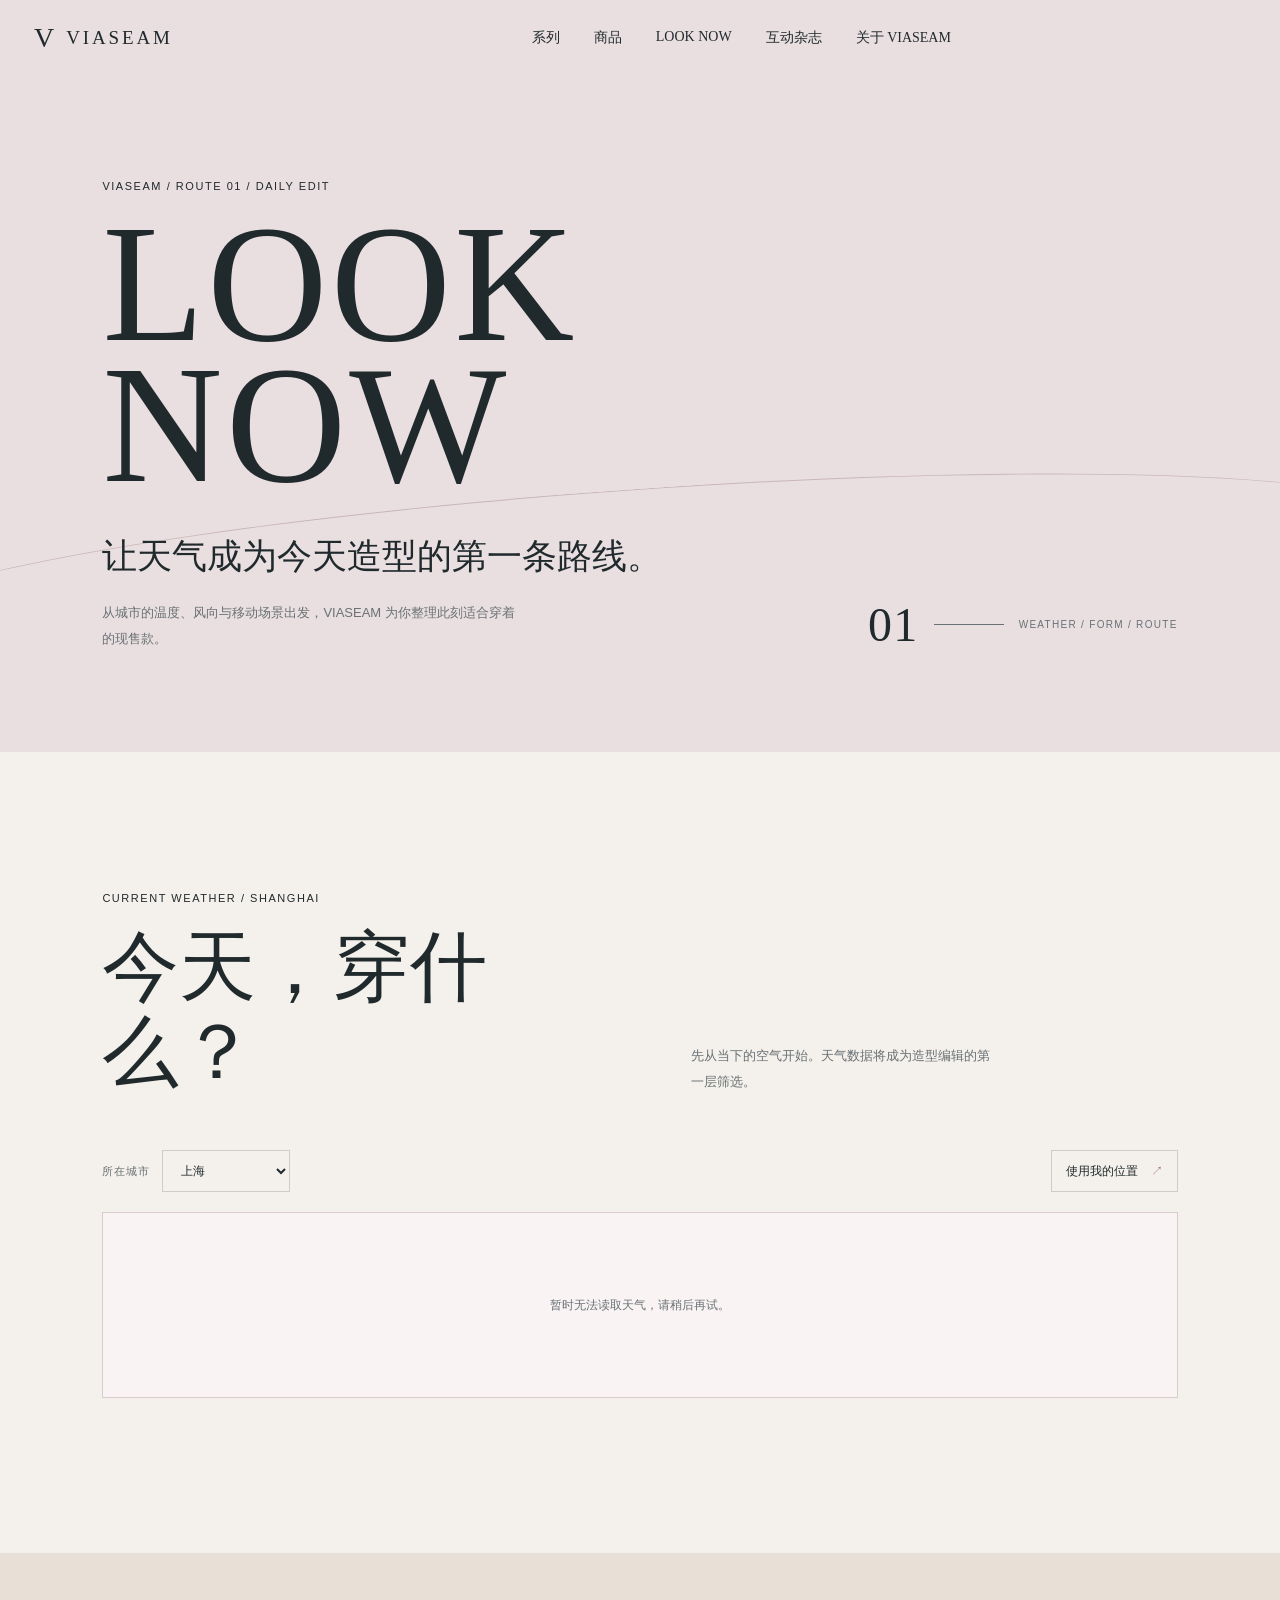
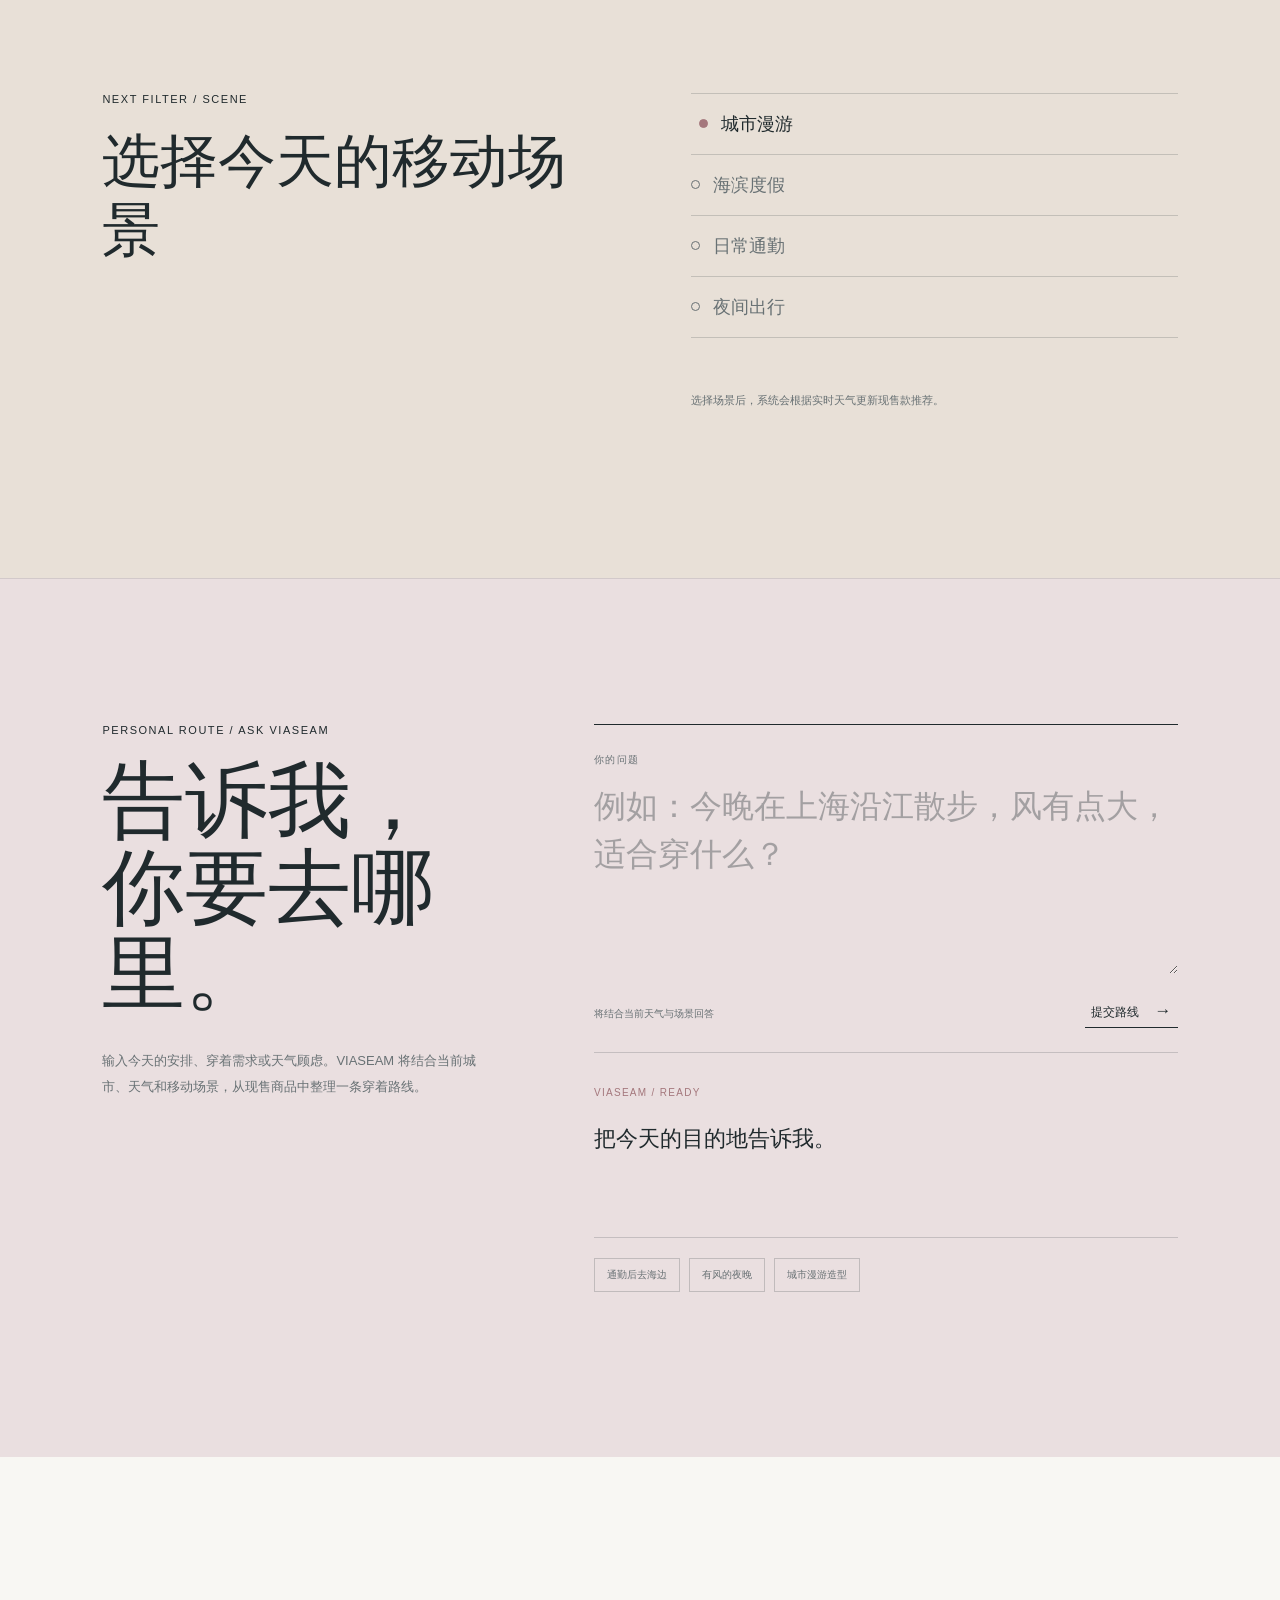
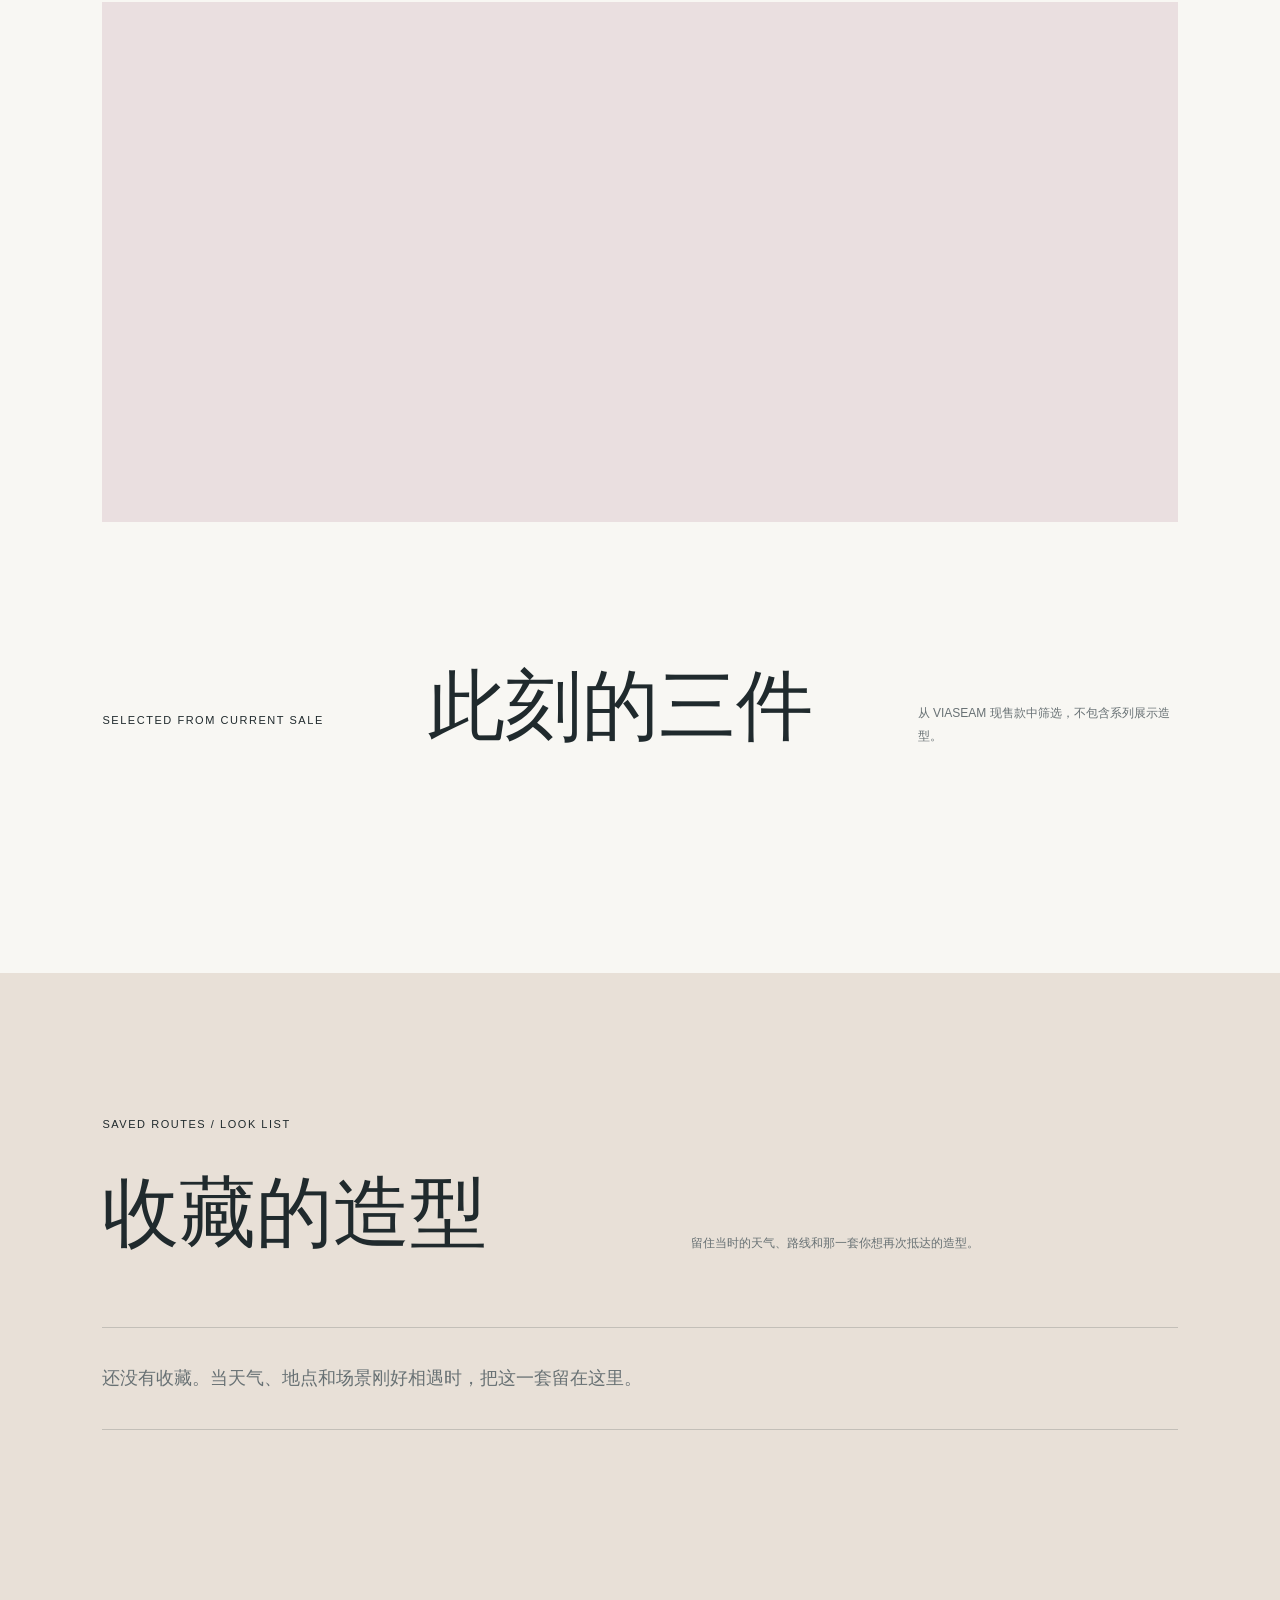
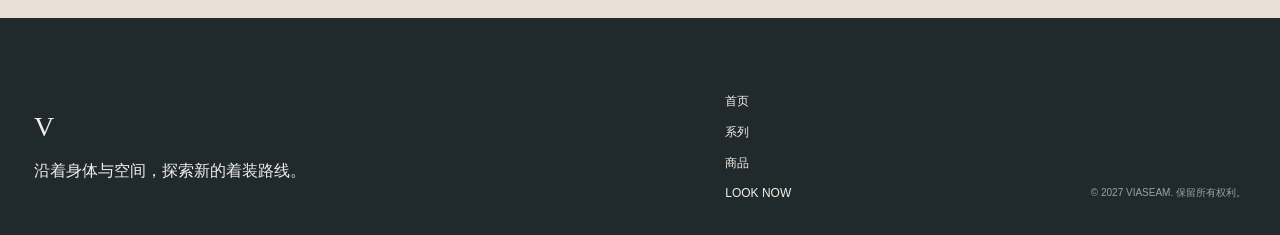
==== look-now.html @ 78b6f23f "Add LOOK NOW and ASK VIASEAM" ====
<!doctype html>
<html lang="zh-CN">
  <head>
    <meta charset="UTF-8" />
    <meta name="viewport" content="width=device-width, initial-scale=1.0" />
    <meta name="description" content="VIASEAM LOOK NOW 当日天气造型编辑" />
    <title>LOOK NOW / VIASEAM</title>
    <link rel="stylesheet" href="styles.css" />
  </head>
  <body class="look-now-page">
    <header class="site-header" data-header>
      <a class="brand-lockup" href="index.html#top" aria-label="返回 VIASEAM 首页">
        <span class="brand-mark">V</span>
        <span class="brand-name">VIASEAM</span>
      </a>
      <nav class="desktop-nav" aria-label="主导航">
        <a href="series.html">系列</a>
        <a href="shop.html">商品</a>
        <a href="look-now.html" aria-current="page">LOOK NOW</a>
        <a href="https://fannnqie.github.io/viaseam-magazine/" target="_blank" rel="noopener">互动杂志</a>
        <a href="about.html">关于 VIASEAM</a>
      </nav>
      <div class="header-actions">
        <button class="menu-toggle" type="button" data-menu-toggle aria-label="打开菜单" aria-expanded="false">菜单</button>
      </div>
    </header>

    <aside class="mobile-menu" data-mobile-menu aria-hidden="true">
      <button class="menu-close" type="button" data-menu-close>关闭</button>
      <nav aria-label="移动端导航">
        <a href="index.html#top">首页</a>
        <a href="series.html">系列</a>
        <a href="shop.html">商品</a>
        <a href="look-now.html" aria-current="page">LOOK NOW</a>
        <a href="https://fannnqie.github.io/viaseam-magazine/" target="_blank" rel="noopener">互动杂志</a>
        <a href="about.html">关于 VIASEAM</a>
      </nav>
    </aside>

    <main>
      <section class="look-now-masthead">
        <div class="look-now-masthead-copy reveal">
          <p class="eyebrow">VIASEAM / ROUTE 01 / DAILY EDIT</p>
          <h1>LOOK NOW</h1>
          <p class="look-now-lead">让天气成为今天造型的第一条路线。</p>
          <p class="look-now-subcopy">从城市的温度、风向与移动场景出发，VIASEAM 为你整理此刻适合穿着的现售款。</p>
        </div>
        <div class="look-now-masthead-index reveal">
          <span>01</span>
          <i></i>
          <span>WEATHER / FORM / ROUTE</span>
        </div>
      </section>

      <section class="look-now-weather-section">
        <div class="look-now-weather-heading reveal">
          <p class="eyebrow">CURRENT WEATHER / SHANGHAI</p>
          <h2>今天，穿什么？</h2>
          <p>先从当下的空气开始。天气数据将成为造型编辑的第一层筛选。</p>
        </div>
        <div class="look-now-location-controls reveal" aria-label="选择天气地点">
          <label for="lookNowCity">所在城市</label>
          <select id="lookNowCity">
            <option value="101020100|上海">上海</option>
            <option value="101010100|北京">北京</option>
            <option value="101280101|广州">广州</option>
            <option value="101280601|深圳">深圳</option>
            <option value="101210101|杭州">杭州</option>
            <option value="101190401|苏州">苏州</option>
            <option value="101190101|南京">南京</option>
            <option value="101230201|厦门">厦门</option>
          </select>
          <button type="button" id="lookNowLocate">使用我的位置 <span>↗</span></button>
        </div>
        <div class="look-now-panel reveal" id="lookNowPanel" aria-live="polite">
          <p class="look-now-status">正在读取上海天气……</p>
        </div>
      </section>

      <section class="look-now-route-section reveal">
        <div>
          <p class="eyebrow">NEXT FILTER / SCENE</p>
          <h2>选择今天的移动场景</h2>
        </div>
        <div class="look-now-scene-list" role="list" aria-label="选择穿着场景">
          <button type="button" class="is-active" data-look-now-scene="城市漫游">城市漫游</button>
          <button type="button" data-look-now-scene="海滨度假">海滨度假</button>
          <button type="button" data-look-now-scene="日常通勤">日常通勤</button>
          <button type="button" data-look-now-scene="夜间出行">夜间出行</button>
        </div>
        <p class="look-now-coming">选择场景后，系统会根据实时天气更新现售款推荐。</p>
      </section>

      <section class="ask-viaseam-section" id="askViaseam">
        <div class="ask-viaseam-heading reveal">
          <p class="eyebrow">PERSONAL ROUTE / ASK VIASEAM</p>
          <h2>告诉我，<br />你要去哪里。</h2>
          <p>输入今天的安排、穿着需求或天气顾虑。VIASEAM 将结合当前城市、天气和移动场景，从现售商品中整理一条穿着路线。</p>
        </div>
        <div class="ask-viaseam-console reveal">
          <form class="ask-viaseam-form" data-ask-viaseam-form>
            <label for="askViaseamInput">你的问题</label>
            <textarea id="askViaseamInput" name="message" maxlength="500" rows="4" placeholder="例如：今晚在上海沿江散步，风有点大，适合穿什么？" required></textarea>
            <div class="ask-viaseam-form-foot">
              <span data-ask-viaseam-context>将结合当前天气与场景回答</span>
              <button type="submit">提交路线 <b>→</b></button>
            </div>
          </form>
          <div class="ask-viaseam-answer" data-ask-viaseam-answer aria-live="polite">
            <span>VIASEAM / READY</span>
            <p>把今天的目的地告诉我。</p>
          </div>
          <div class="ask-viaseam-prompts" aria-label="示例问题">
            <button type="button" data-ask-prompt="今天通勤后要去海边，怎样穿更合适？">通勤后去海边</button>
            <button type="button" data-ask-prompt="今晚有风，想穿得轻松但有层次。">有风的夜晚</button>
            <button type="button" data-ask-prompt="我想要一套适合城市漫游的完整造型。">城市漫游造型</button>
          </div>
        </div>
      </section>

      <section class="look-now-recommendations-section" id="lookNowRecommendations" aria-live="polite">
        <div class="look-now-outfit" data-look-now-outfit></div>
        <div class="look-now-recommendations-heading">
          <p class="eyebrow">SELECTED FROM CURRENT SALE</p>
          <h2>此刻的三件</h2>
          <p>从 VIASEAM 现售款中筛选，不包含系列展示造型。</p>
        </div>
        <div class="look-now-recommendations-grid" data-look-now-recommendations></div>
      </section>

      <section class="look-list-section" id="lookList" aria-live="polite">
        <div class="look-list-heading">
          <p class="eyebrow">SAVED ROUTES / LOOK LIST</p>
          <h2>收藏的造型</h2>
          <p>留住当时的天气、路线和那一套你想再次抵达的造型。</p>
        </div>
        <div class="look-list-grid" data-look-now-saved></div>
      </section>
    </main>

    <footer class="site-footer">
      <div><span class="footer-mark">V</span><p>沿着身体与空间，探索新的着装路线。</p></div>
      <div class="footer-links"><a href="index.html">首页</a><a href="series.html">系列</a><a href="shop.html">商品</a><a href="look-now.html">LOOK NOW</a></div>
      <small>© 2027 VIASEAM. 保留所有权利。</small>
    </footer>

    <script src="script.js"></script>
  </body>
</html>
---- styles.css ----
:root{--rose:#ead7d5;--ink:#202a2d;--muted:#687174;--paper:#f8f7f3;--line:rgba(32,42,45,.18);--serif:"Noto Serif SC","Songti SC","SimSun",serif;--sans:"Noto Sans SC","Microsoft YaHei",sans-serif}*{box-sizing:border-box}html{scroll-behavior:smooth}body{margin:0;color:var(--ink);background:var(--paper);font-family:var(--serif);font-weight:400}a,button{color:inherit;font:inherit}a{text-decoration:none}button{border:0;background:none;cursor:pointer}.site-header{position:fixed;top:0;z-index:20;width:100%;height:76px;display:flex;align-items:center;justify-content:space-between;padding:0 34px;transition:.35s ease}.site-header.scrolled{background:rgba(248,247,243,.92);backdrop-filter:blur(12px);height:62px;border-bottom:1px solid var(--line)}.brand-lockup{display:flex;align-items:center;gap:12px}.brand-mark,.footer-mark,.modal-mark{font-family:Georgia,serif;font-size:28px;line-height:1}.brand-name{font-size:19px;letter-spacing:.15em}.desktop-nav{display:flex;gap:34px;margin-left:5vw;font-size:14px}.desktop-nav a,.footer-links a,.footer-links button{position:relative}.desktop-nav a:after,.footer-links a:after{content:"";position:absolute;left:0;right:0;bottom:-6px;height:1px;background:currentColor;transform:scaleX(0);transform-origin:right;transition:transform .3s}.desktop-nav a:hover:after,.footer-links a:hover:after{transform:scaleX(1);transform-origin:left}.header-actions{display:flex;align-items:center;gap:14px}.header-actions button{font-family:var(--sans);font-size:19px}.menu-toggle{display:none}.hero{height:100svh;min-height:620px;display:grid;place-items:center;position:relative}.hero img{width:min(410px,52vw);mix-blend-mode:multiply}.rose-panel{background:var(--rose)}.scroll-cue{position:absolute;bottom:34px;font-size:11px;letter-spacing:.18em}.scroll-cue:after{content:"";display:block;width:1px;height:38px;background:currentColor;margin:12px auto 0;opacity:.45}.video-section{height:100svh;min-height:650px;position:relative;overflow:hidden;color:#f8f7f3}.video-section video{height:100%;width:100%;object-fit:cover;opacity:.82}.video-overlay{position:absolute;inset:0;padding:21vh 8vw;display:flex;flex-direction:column;align-items:flex-start;justify-content:flex-start}.eyebrow{font-family:var(--sans);font-size:11px;letter-spacing:.14em;text-transform:none;margin:0 0 22px}.video-overlay h1{font-size:clamp(56px,9vw,138px);font-weight:400;line-height:.95;margin:0 0 30px}.video-overlay p:not(.eyebrow){font-size:clamp(16px,1.7vw,24px);margin:0 0 40px;max-width:470px;line-height:1.8}.text-link{display:inline-flex;align-items:center;gap:15px;border-bottom:1px solid currentColor;padding-bottom:7px;font-family:var(--sans);font-size:13px}.light{color:#fff}.text-link span{font-size:17px}.route-line{position:absolute;height:1px;background:rgba(255,255,255,.7);transform-origin:left;animation:route 9s linear infinite}.route-line-one{width:35vw;left:10%;bottom:20%}.route-line-two{width:25vw;right:4%;top:27%;transform:rotate(144deg);animation-delay:1.5s}@keyframes route{0%,100%{opacity:.2;transform:scaleX(.65)}50%{opacity:.8;transform:scaleX(1)}}.scene-section,.shop-section{padding:130px 34px 150px}.section-heading{display:flex;align-items:end;justify-content:space-between;gap:25px;margin-bottom:52px}.section-heading h2,.magazine-copy h2,.about-section h2{font-size:clamp(34px,4.5vw,72px);line-height:1.15;font-weight:400;margin:0}.scene-rail{display:grid;grid-template-columns:repeat(3,1fr);gap:14px}.scene-card{position:relative;overflow:hidden;background:#ddd}.scene-card img{display:block;width:100%;aspect-ratio:1.18/1;object-fit:cover;transition:transform .8s ease,filter .8s ease}.scene-card:after{content:"";position:absolute;inset:0;background:linear-gradient(transparent 55%,rgba(10,20,22,.46));pointer-events:none}.scene-card:hover img{transform:scale(1.035);filter:brightness(1.05)}.scene-card div{position:absolute;z-index:1;left:25px;right:25px;bottom:25px;color:#fff;display:flex;align-items:end;justify-content:space-between}.scene-card h3{font-size:28px;font-weight:400;margin:0}.scene-card span{font-family:var(--sans);font-size:11px;border-bottom:1px solid currentColor;padding-bottom:4px}.product-rail{display:grid;grid-template-columns:repeat(6,minmax(220px,1fr));gap:15px;overflow-x:auto;scroll-snap-type:x proximity;padding-bottom:15px}.product-card{min-width:0;scroll-snap-align:start}.product-image{background:#fff;aspect-ratio:3/4;display:grid;place-items:center;overflow:hidden}.product-image img{width:100%;height:100%;object-fit:contain;transition:transform .55s ease}.product-card:hover .product-image img{transform:scale(1.03)}.product-card h3{font-size:16px;font-weight:400;margin:18px 0 6px}.product-card p{font-family:var(--sans);font-size:11px;color:var(--muted);margin:0 0 14px}.product-card>a{font-family:var(--sans);font-size:11px;border-bottom:1px solid var(--ink);padding-bottom:4px}.magazine-section{position:relative;min-height:640px;overflow:hidden;background:#e8e0d7}.magazine-section>img{width:100%;height:100%;min-height:640px;object-fit:cover;display:block}.magazine-copy{position:absolute;left:8vw;top:50%;transform:translateY(-50%);max-width:390px}.magazine-copy h2{font-size:clamp(38px,5vw,76px);margin-bottom:26px}.magazine-copy p:not(.eyebrow){font-size:18px;line-height:1.8;margin-bottom:30px}.about-section{padding:160px 15vw;display:grid;grid-template-columns:1fr 2fr;gap:70px}.about-section h2{max-width:760px}.about-section>p:last-child{grid-column:2;max-width:600px;font-size:18px;line-height:2}.site-footer{background:#202a2d;color:#f4eee8;padding:75px 34px 35px;display:grid;grid-template-columns:2fr 1fr auto;gap:40px;align-items:end}.site-footer p{font-size:16px;line-height:1.7;max-width:280px}.footer-links{display:flex;flex-direction:column;gap:14px;font-family:var(--sans);font-size:12px}.site-footer small{font-family:var(--sans);font-size:10px;color:rgba(244,238,232,.6)}.mobile-menu{display:none}.unavailable-modal{position:fixed;inset:0;z-index:50;display:none;place-items:center;background:var(--rose);padding:25px}.unavailable-modal.is-open{display:grid}.modal-card{text-align:center;max-width:420px}.modal-card h2{font-size:44px;font-weight:400;margin:28px 0 18px}.modal-card p{font-size:16px;line-height:1.8;margin-bottom:35px}.modal-card button{border-bottom:1px solid currentColor;padding-bottom:8px;font-family:var(--sans);font-size:12px}.reveal{opacity:0;transform:translateY(18px);transition:opacity .8s ease,transform .8s ease}.reveal.is-visible{opacity:1;transform:none}@media(max-width:800px){.site-header{height:62px;padding:0 20px}.brand-name,.desktop-nav{display:none}.header-actions>button:not(.menu-toggle){display:none}.menu-toggle{display:block;font-family:var(--sans);font-size:11px;letter-spacing:.08em}.mobile-menu{position:fixed;display:flex;flex-direction:column;justify-content:space-between;inset:0 0 0 20%;z-index:40;background:var(--rose);padding:25px 22px 40px;transform:translateX(100%);transition:transform .45s ease}.mobile-menu.is-open{transform:none}.menu-close{align-self:flex-end;font-family:var(--sans);font-size:11px}.mobile-menu nav{display:flex;flex-direction:column;gap:23px;font-size:28px}.mobile-menu nav button{text-align:left;font-size:28px}.hero{min-height:580px}.hero img{width:70vw}.video-section{min-height:680px}.video-overlay{padding:19vh 24px}.video-overlay h1{font-size:70px}.video-overlay p:not(.eyebrow){font-size:16px}.scene-section,.shop-section{padding:90px 20px 105px}.section-heading{display:block;margin-bottom:30px}.section-heading h2{font-size:42px;margin-bottom:25px}.scene-rail{display:flex;overflow-x:auto;scroll-snap-type:x mandatory;gap:12px;padding-bottom:12px}.scene-card{min-width:86vw;scroll-snap-align:center}.scene-card img{aspect-ratio:4/5}.scene-card h3{font-size:26px}.product-rail{grid-template-columns:repeat(6,83vw);gap:12px}.product-card h3{font-size:18px}.magazine-section,.magazine-section>img{min-height:700px}.magazine-section>img{object-position:58% center}.magazine-copy{left:24px;right:24px;top:auto;bottom:50px;transform:none;color:#fff}.magazine-copy:before{content:"";position:absolute;inset:-210px -24px -50px;background:linear-gradient(transparent,rgba(0,0,0,.42));z-index:-1}.magazine-copy h2{font-size:44px}.about-section{padding:100px 24px;display:block}.about-section h2{font-size:42px;margin-bottom:35px}.about-section>p:last-child{font-size:16px}.site-footer{display:block;padding:60px 24px 30px}.footer-links{margin:45px 0}.site-footer small{display:block}.route-line-two{display:none}}
/* LOOK NOW / 官网天气编辑 */
.look-now-section{position:relative;overflow:hidden;padding:130px 34px 150px;background:#eadfe0;border-top:1px solid var(--line);border-bottom:1px solid var(--line)}
.look-now-section:after{content:"";position:absolute;width:70%;height:150px;right:-12%;bottom:7%;border-top:1px solid rgba(142,103,111,.32);border-radius:50%;transform:rotate(-5deg);pointer-events:none}
.look-now-section .section-heading,.look-now-panel{position:relative;z-index:1}
.look-now-panel{margin-top:3rem;padding:2.5rem 2.8rem;border:1px solid var(--line);background:rgba(249,244,243,.55)}
.look-now-status,.look-now-error{min-height:4rem;display:grid;place-items:center;color:var(--muted);font-family:var(--sans);font-size:12px}
.look-now-weather{display:grid;grid-template-columns:1fr auto 1fr;align-items:end;gap:2rem;padding:1.5rem 0;border-top:1px solid var(--line);border-bottom:1px solid var(--line)}
.look-now-location{display:flex;flex-direction:column;gap:.45rem}.look-now-location strong{font-size:clamp(2rem,5vw,4rem);font-weight:400;line-height:1}.look-now-temperature{font-family:var(--sans);font-size:clamp(4rem,10vw,8rem);font-weight:300;line-height:.78;letter-spacing:-.08em}.look-now-temperature sup{margin-left:.15em;font-size:.3em;letter-spacing:0;vertical-align:top}.look-now-details{display:flex;flex-direction:column;gap:.4rem;justify-self:end;text-align:right;font-family:var(--sans);font-size:12px;color:var(--muted)}.look-now-note{max-width:34rem;margin:2rem 0 0;font-family:var(--serif);font-size:22px;line-height:1.5}
@media(max-width:800px){.look-now-section{padding:90px 20px 105px}.look-now-panel{padding:1.5rem}.look-now-weather{grid-template-columns:1fr;align-items:start}.look-now-details{justify-self:start;text-align:left}.look-now-note{font-size:19px}}
/* LOOK NOW / 独立页面 */
.look-now-page{background:var(--paper)}
.look-now-masthead{min-height:78vh;padding:180px 8vw 100px;display:flex;justify-content:space-between;align-items:end;position:relative;overflow:hidden;background:#eadfe0}
.look-now-masthead:after{content:"";position:absolute;left:-12%;right:-12%;bottom:11%;height:180px;border-top:1px solid rgba(142,103,111,.35);border-radius:50%;transform:rotate(-4deg);pointer-events:none}
.look-now-masthead-copy,.look-now-masthead-index{position:relative;z-index:1}.look-now-masthead-copy{max-width:680px}.look-now-masthead h1{font-size:clamp(72px,13vw,190px);font-weight:400;line-height:.85;letter-spacing:.02em;margin:0 0 35px}.look-now-lead{font-size:clamp(22px,2.7vw,40px);line-height:1.4;margin:0 0 20px}.look-now-subcopy{max-width:420px;font-family:var(--sans);font-size:13px;color:var(--muted);line-height:2;margin:0}.look-now-masthead-index{display:flex;align-items:center;gap:15px;font-family:var(--sans);font-size:10px;letter-spacing:.13em;color:var(--muted)}.look-now-masthead-index span:first-child{font-size:48px;color:var(--ink);font-family:var(--serif)}.look-now-masthead-index i{display:block;width:70px;height:1px;background:currentColor}
.look-now-weather-section{padding:140px 8vw 155px;background:#f4f0eb}.look-now-weather-heading{display:grid;grid-template-columns:1fr 1fr;column-gap:8vw;align-items:end;margin-bottom:55px}.look-now-weather-heading .eyebrow{grid-column:1/-1}.look-now-weather-heading h2{font-size:clamp(42px,6vw,86px);font-weight:400;line-height:1.1;margin:0}.look-now-weather-heading>p:last-child{max-width:310px;font-family:var(--sans);font-size:13px;line-height:2;color:var(--muted);margin:0}.look-now-weather-section .look-now-panel{margin-top:0;padding:3rem 3.5rem;background:#f9f4f3;border-color:rgba(142,103,111,.3)}
.look-now-location-controls{display:flex;align-items:center;gap:12px;margin:0 0 20px;font-family:var(--sans)}.look-now-location-controls label{font-size:11px;color:var(--muted);letter-spacing:.08em}.look-now-location-controls select,.look-now-location-controls button{height:42px;padding:0 14px;border:1px solid var(--line);background:transparent;font-family:var(--sans);font-size:12px;color:var(--ink)}.look-now-location-controls select{min-width:128px}.look-now-location-controls button{margin-left:auto;transition:background .25s ease,color .25s ease}.look-now-location-controls button:hover{background:var(--ink);color:var(--paper)}.look-now-location-controls button:disabled{opacity:.55;cursor:wait}.look-now-location-controls button span{margin-left:9px;color:#a4777c}
.look-now-route-section{padding:140px 8vw 170px;display:grid;grid-template-columns:1fr 1fr;gap:55px 8vw;background:#e8e0d7}.look-now-route-section h2{font-size:clamp(34px,4.5vw,68px);font-weight:400;line-height:1.2;margin:0}.look-now-scene-list{display:flex;flex-direction:column;gap:0;border-top:1px solid var(--line)}.look-now-scene-list button{padding:18px 0;border-bottom:1px solid var(--line);font-family:var(--serif);font-size:18px;color:var(--muted);text-align:left;transition:color .25s ease,padding-left .25s ease}.look-now-scene-list button:before{content:"";display:inline-block;width:7px;height:7px;margin:0 13px 2px 0;border-radius:50%;background:transparent;border:1px solid var(--muted);transition:background .25s ease,border-color .25s ease}.look-now-scene-list button:hover,.look-now-scene-list button.is-active{color:var(--ink);padding-left:8px}.look-now-scene-list button.is-active:before{background:#a4777c;border-color:#a4777c}.look-now-coming{grid-column:2;font-family:var(--sans);font-size:11px;color:var(--muted);margin:0}
.look-now-recommendations-section{padding:145px 8vw 170px;background:var(--paper)}.look-now-recommendations-heading{display:flex;align-items:end;justify-content:space-between;gap:30px;margin-bottom:55px}.look-now-recommendations-heading h2{font-size:clamp(42px,6vw,86px);font-weight:400;line-height:1.05;margin:0}.look-now-recommendations-heading>p:last-child{max-width:260px;margin:0;font-family:var(--sans);font-size:12px;color:var(--muted);line-height:1.9}.look-now-recommendations-grid{display:grid;grid-template-columns:repeat(3,1fr);gap:15px}.look-now-product-card{min-width:0}.look-now-product-image{display:block;background:#fff;aspect-ratio:3/4;overflow:hidden}.look-now-product-image img{display:block;width:100%;height:100%;object-fit:contain;transition:transform .5s ease}.look-now-product-card:hover .look-now-product-image img{transform:scale(1.035)}.look-now-product-copy{padding-top:18px}.look-now-product-copy>span,.look-now-product-copy p{font-family:var(--sans);font-size:11px;color:var(--muted)}.look-now-product-copy h3{margin:8px 0;font-size:22px;font-weight:400}.look-now-product-copy p{margin:0 0 16px}.look-now-product-copy a{font-family:var(--sans);font-size:11px;border-bottom:1px solid var(--ink);padding-bottom:5px}.look-now-product-copy b{font-size:15px;font-weight:400;margin-left:9px}
.look-now-outfit{display:grid;grid-template-columns:1fr minmax(280px,42%);align-items:stretch;min-height:520px;margin-bottom:145px;background:#eadfe0}.look-now-outfit-copy{display:flex;flex-direction:column;align-items:flex-start;justify-content:end;padding:clamp(32px,6vw,92px)}.look-now-outfit-copy h2{max-width:520px;margin:0 0 23px;font-size:clamp(48px,6vw,94px);font-weight:400;line-height:1.03}.look-now-outfit-copy>p:not(.eyebrow){max-width:430px;margin:0 0 35px;font-size:clamp(18px,1.8vw,25px);line-height:1.65}.look-now-outfit-copy>div{display:flex;gap:12px;flex-wrap:wrap;margin-bottom:36px;font-family:var(--sans);font-size:11px;color:var(--muted)}.look-now-outfit-copy>div span{border:1px solid rgba(32,42,45,.22);padding:8px 10px}.look-now-outfit-copy>a{font-family:var(--sans);font-size:12px;border-bottom:1px solid var(--ink);padding-bottom:6px}.look-now-outfit-copy>a b{font-size:17px;font-weight:400;margin-left:12px}.look-now-outfit-image{display:block;min-height:520px;background:#fff;overflow:hidden}.look-now-outfit-image img{display:block;width:100%;height:100%;object-fit:contain;transition:transform .6s ease}.look-now-outfit:hover .look-now-outfit-image img{transform:scale(1.03)}
.look-now-outfit-copy .look-now-outfit-actions{display:flex;align-items:center;gap:22px;margin:0;color:var(--ink)}.look-now-outfit-actions>a,.look-now-outfit-actions button{font-family:var(--sans);font-size:12px;border-bottom:1px solid var(--ink);padding:0 0 6px}.look-now-outfit-actions a b{font-size:17px;font-weight:400;margin-left:12px}.look-now-outfit-actions button{color:var(--muted);border-color:rgba(32,42,45,.34);transition:color .25s ease,border-color .25s ease}.look-now-outfit-actions button:hover,.look-now-outfit-actions button[aria-pressed="true"]{color:var(--ink);border-color:var(--ink)}.look-now-outfit-actions button span{margin-left:8px;font-size:16px}
.look-list-section{padding:145px 8vw 170px;background:#e8e0d7}.look-list-heading{display:grid;grid-template-columns:1fr 1fr;gap:22px 8vw;align-items:end;margin-bottom:55px}.look-list-heading .eyebrow{grid-column:1/-1}.look-list-heading h2{margin:0;font-size:clamp(42px,6vw,86px);font-weight:400;line-height:1.05}.look-list-heading>p:last-child{max-width:310px;margin:0;font-family:var(--sans);font-size:12px;color:var(--muted);line-height:1.9}.look-list-grid{display:grid;grid-template-columns:repeat(3,1fr);gap:15px}.look-list-empty{grid-column:1/-1;padding:34px 0;border-top:1px solid var(--line);border-bottom:1px solid var(--line);font-size:18px;line-height:1.8;color:var(--muted)}.look-list-card{background:rgba(249,244,243,.52)}.look-list-card>a{display:block;aspect-ratio:3/4;background:#fff}.look-list-card>a img{display:block;width:100%;height:100%;object-fit:contain}.look-list-card>div{padding:18px}.look-list-card span,.look-list-card p,.look-list-card button{font-family:var(--sans);font-size:11px;color:var(--muted)}.look-list-card h3{margin:8px 0;font-size:22px;font-weight:400}.look-list-card p{margin:0 0 16px}.look-list-card button{border-bottom:1px solid currentColor;padding-bottom:4px}
@media(max-width:800px){.look-now-masthead{min-height:720px;padding:135px 24px 90px;display:block}.look-now-masthead-index{margin-top:85px}.look-now-masthead h1{font-size:20vw}.look-now-lead{font-size:25px}.look-now-weather-section,.look-now-route-section,.look-now-recommendations-section,.look-list-section{padding:90px 24px 105px}.look-now-weather-heading{display:block;margin-bottom:35px}.look-now-weather-heading h2{margin:0 0 25px}.look-now-location-controls{align-items:stretch;flex-wrap:wrap}.look-now-location-controls label{width:100%;margin-bottom:2px}.look-now-location-controls select{flex:1}.look-now-location-controls button{margin-left:0}.look-now-weather-section .look-now-panel{padding:1.5rem}.look-now-route-section{display:block}.look-now-scene-list{margin-top:40px}.look-now-coming{margin-top:25px}.look-now-outfit{display:flex;flex-direction:column-reverse;min-height:0;margin-bottom:92px}.look-now-outfit-image{min-height:0;aspect-ratio:3/4}.look-now-outfit-copy{padding:42px 26px}.look-now-outfit-copy h2{font-size:48px}.look-now-outfit-copy .look-now-outfit-actions{align-items:flex-start;flex-direction:column;gap:18px}.look-now-recommendations-heading,.look-list-heading{display:block;margin-bottom:35px}.look-now-recommendations-heading h2,.look-list-heading h2{margin:0 0 22px}.look-now-recommendations-grid,.look-list-grid{grid-template-columns:1fr;gap:42px}}

/* ASK VIASEAM / 天气与现售商品驱动的穿着咨询 */
.ask-viaseam-section{padding:145px 8vw 165px;display:grid;grid-template-columns:minmax(280px,.8fr) minmax(420px,1.2fr);gap:8vw;background:#eadfe0;border-top:1px solid rgba(32,42,45,.12)}
.ask-viaseam-heading h2{margin:0 0 30px;font-size:clamp(48px,6.5vw,98px);font-weight:400;line-height:1.04}.ask-viaseam-heading>p:last-child{max-width:390px;margin:0;font-family:var(--sans);font-size:13px;line-height:2;color:var(--muted)}
.ask-viaseam-console{align-self:end;border-top:1px solid var(--ink)}.ask-viaseam-form{padding:28px 0 24px;border-bottom:1px solid var(--line)}.ask-viaseam-form label{display:block;margin-bottom:15px;font-family:var(--sans);font-size:10px;letter-spacing:.13em;color:var(--muted)}.ask-viaseam-form textarea{width:100%;min-height:130px;padding:0;border:0;outline:0;resize:vertical;background:transparent;color:var(--ink);font-family:var(--serif);font-size:clamp(22px,2.5vw,38px);font-weight:400;line-height:1.5}.ask-viaseam-form textarea::placeholder{color:rgba(32,42,45,.35)}.ask-viaseam-form-foot{display:flex;align-items:center;justify-content:space-between;gap:20px;margin-top:22px}.ask-viaseam-form-foot span{font-family:var(--sans);font-size:10px;color:var(--muted)}.ask-viaseam-form-foot button{padding-bottom:6px;border-bottom:1px solid var(--ink);font-family:var(--sans);font-size:12px}.ask-viaseam-form-foot button:disabled{opacity:.45;cursor:wait}.ask-viaseam-form-foot b{margin-left:12px;font-size:17px;font-weight:400}
.ask-viaseam-answer{min-height:185px;padding:29px 0;border-bottom:1px solid var(--line)}.ask-viaseam-answer span{font-family:var(--sans);font-size:10px;letter-spacing:.13em;color:#a4777c}.ask-viaseam-answer p{max-width:650px;margin:20px 0 0;white-space:pre-line;font-size:clamp(18px,1.7vw,25px);line-height:1.75}.ask-viaseam-answer[data-state="loading"]{opacity:.65}.ask-viaseam-answer[data-state="error"] span{color:#8f5c62}
.ask-viaseam-prompts{display:flex;flex-wrap:wrap;gap:9px;padding-top:20px}.ask-viaseam-prompts button{padding:9px 12px;border:1px solid rgba(32,42,45,.2);font-family:var(--sans);font-size:10px;color:var(--muted);transition:.25s ease}.ask-viaseam-prompts button:hover{background:var(--ink);color:var(--paper);border-color:var(--ink)}
@media(max-width:800px){.ask-viaseam-section{padding:90px 24px 105px;display:block}.ask-viaseam-heading{margin-bottom:70px}.ask-viaseam-heading h2{font-size:52px}.ask-viaseam-console{width:100%}.ask-viaseam-form textarea{font-size:25px}.ask-viaseam-form-foot{align-items:flex-end}.ask-viaseam-form-foot span{max-width:170px;line-height:1.6}.ask-viaseam-answer{min-height:170px}.ask-viaseam-prompts{align-items:flex-start;flex-direction:column}}
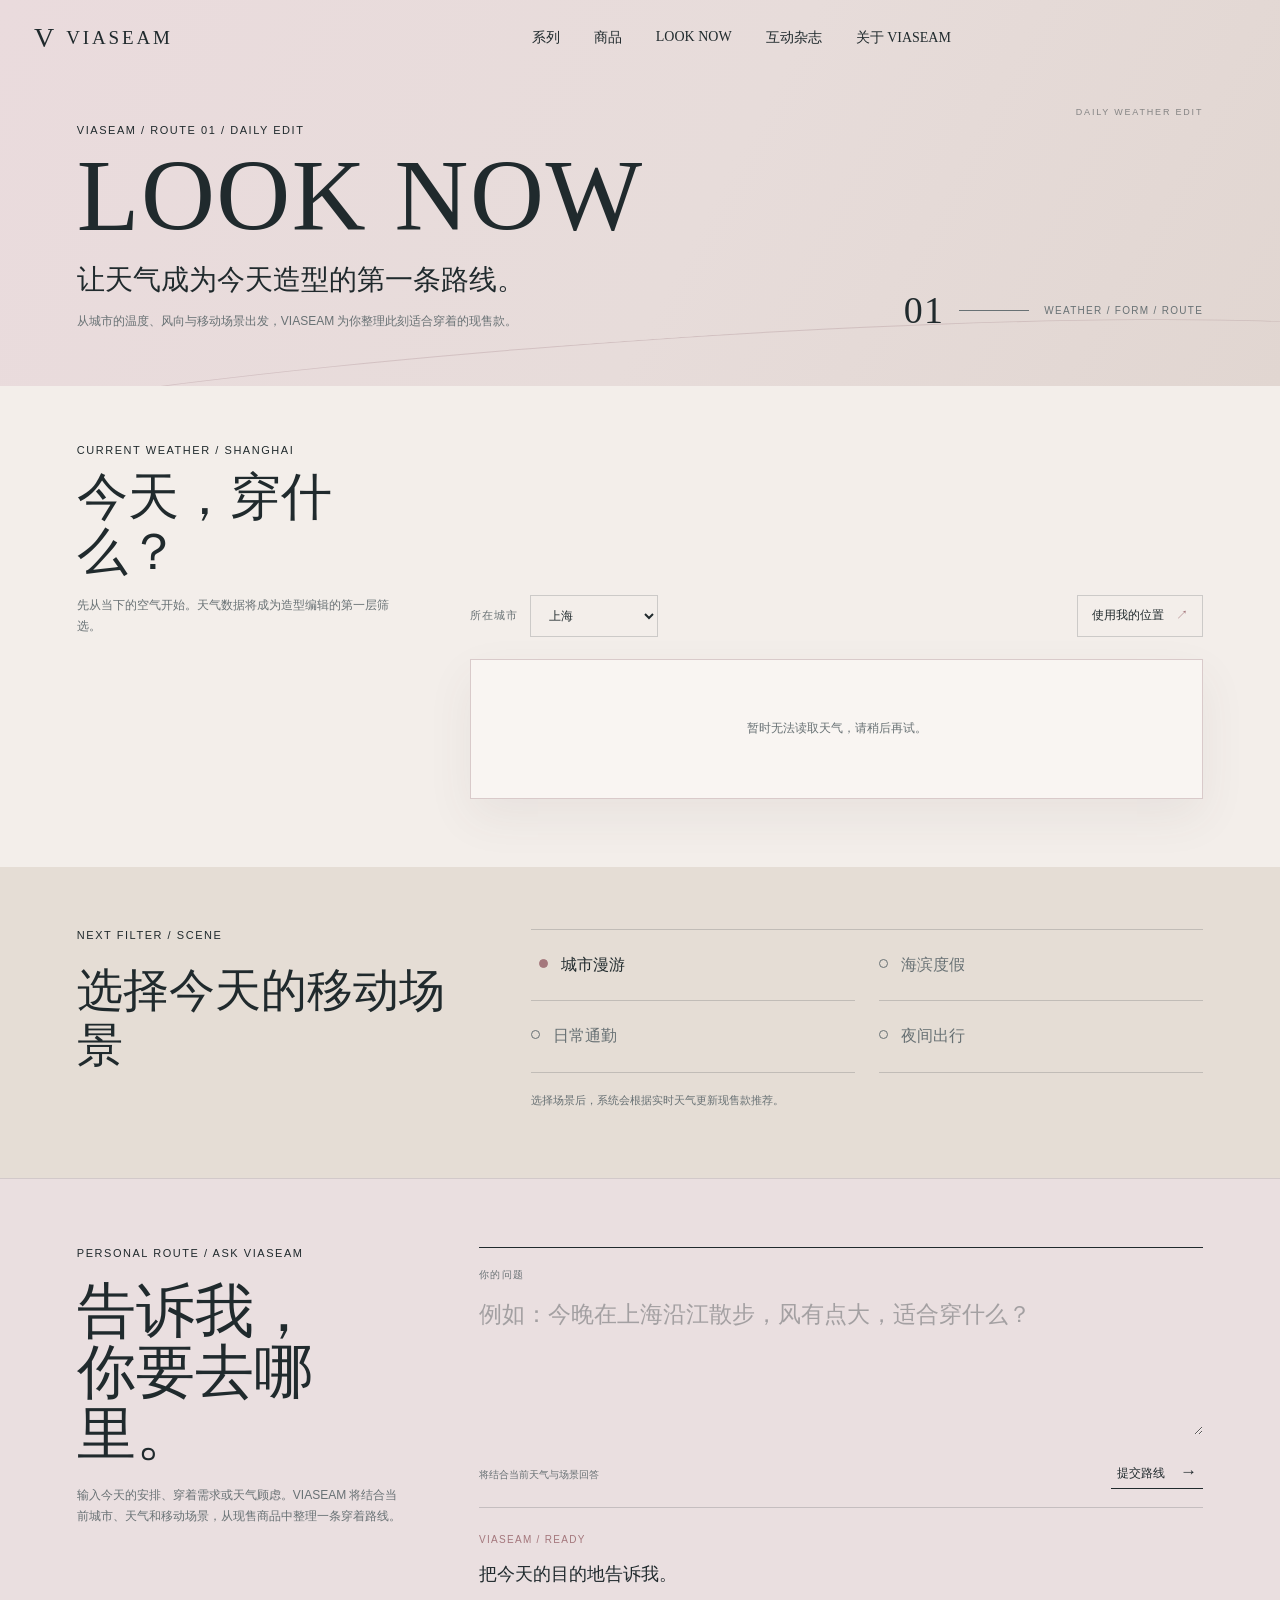
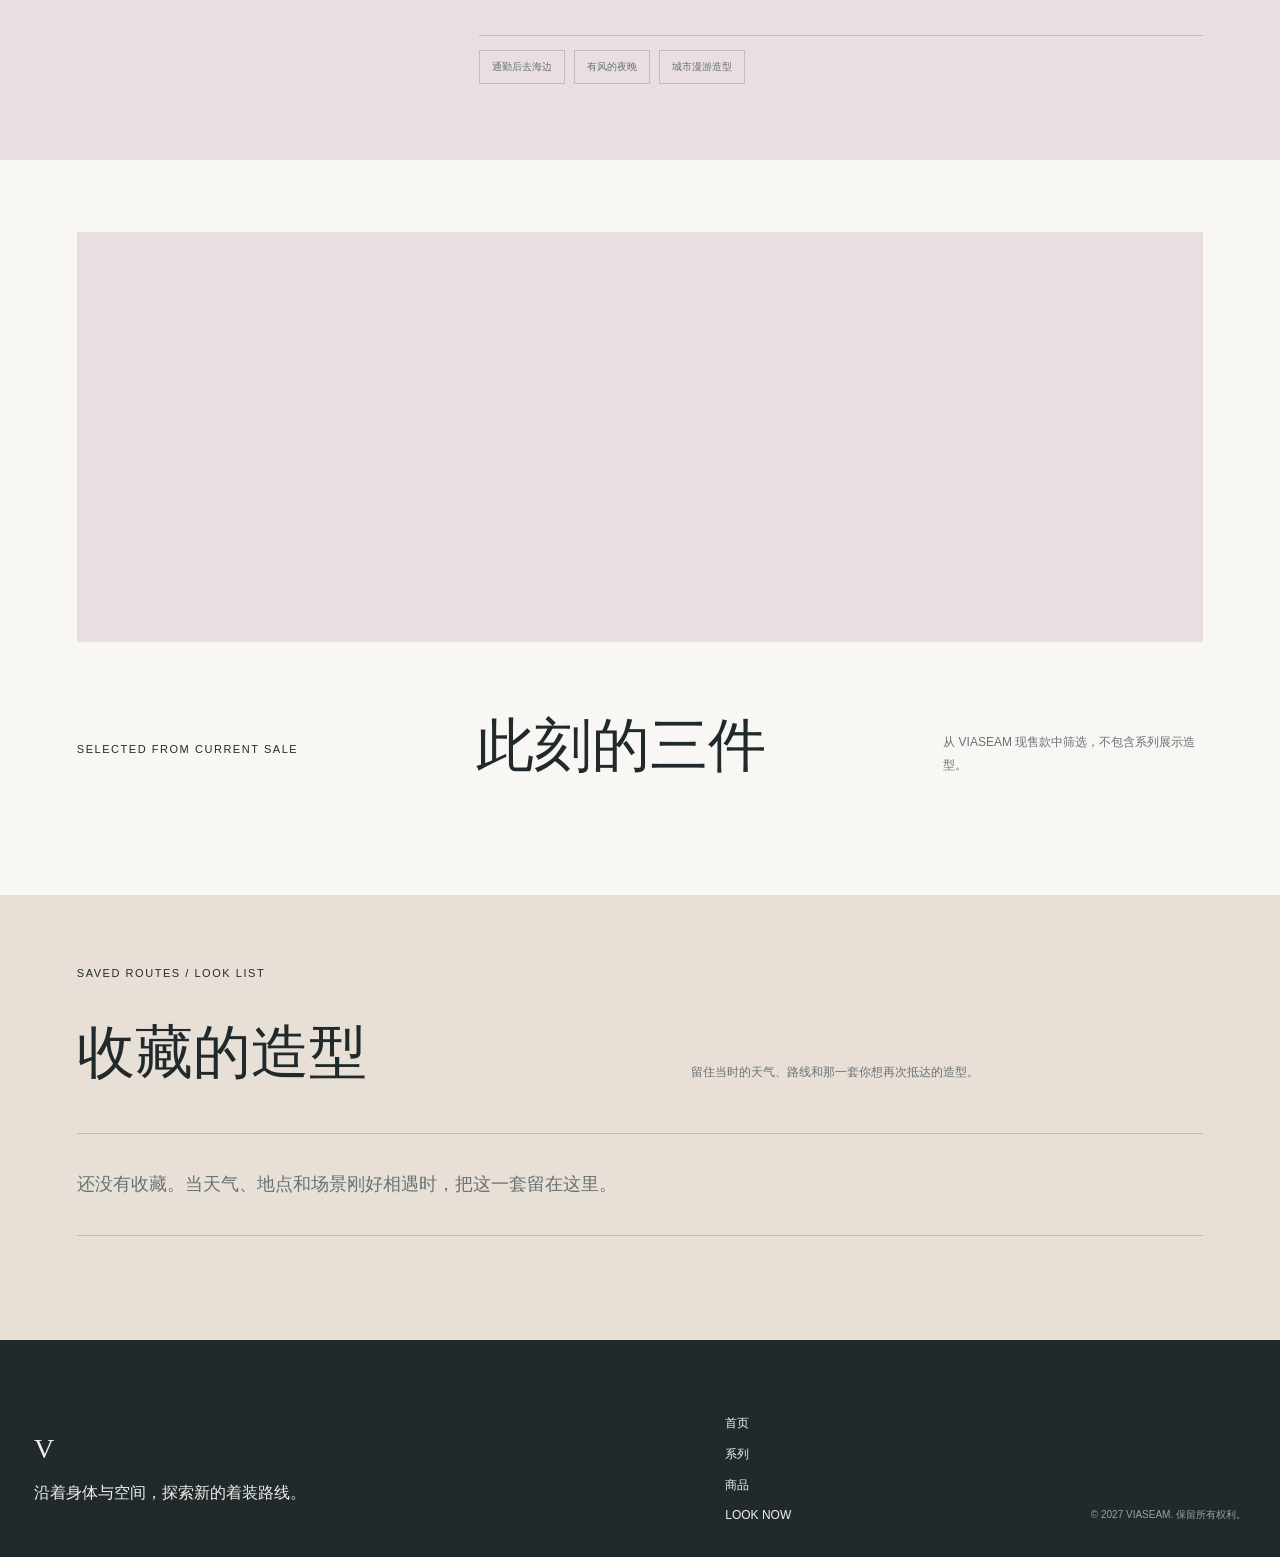
==== commit 0cb18d08: "Add files via upload Update homepage loop and magazine navigation" ====
--- a/look-now.html
+++ b/look-now.html
@@ -5,7 +5,7 @@
     <meta name="viewport" content="width=device-width, initial-scale=1.0" />
     <meta name="description" content="VIASEAM LOOK NOW 当日天气造型编辑" />
     <title>LOOK NOW / VIASEAM</title>
-    <link rel="stylesheet" href="styles.css" />
+    <link rel="stylesheet" href="styles.css?v=20260813-2" />
   </head>
   <body class="look-now-page">
     <header class="site-header" data-header>
@@ -17,7 +17,7 @@
         <a href="series.html">系列</a>
         <a href="shop.html">商品</a>
         <a href="look-now.html" aria-current="page">LOOK NOW</a>
-        <a href="https://fannnqie.github.io/viaseam-magazine/" target="_blank" rel="noopener">互动杂志</a>
+        <a href="magazine/?site=1">互动杂志</a>
         <a href="about.html">关于 VIASEAM</a>
       </nav>
       <div class="header-actions">
@@ -32,7 +32,7 @@
         <a href="series.html">系列</a>
         <a href="shop.html">商品</a>
         <a href="look-now.html" aria-current="page">LOOK NOW</a>
-        <a href="https://fannnqie.github.io/viaseam-magazine/" target="_blank" rel="noopener">互动杂志</a>
+        <a href="magazine/?site=1">互动杂志</a>
         <a href="about.html">关于 VIASEAM</a>
       </nav>
     </aside>
@@ -109,6 +109,7 @@
           <div class="ask-viaseam-answer" data-ask-viaseam-answer aria-live="polite">
             <span>VIASEAM / READY</span>
             <p>把今天的目的地告诉我。</p>
+            <div class="ask-viaseam-products" data-ask-viaseam-products></div>
           </div>
           <div class="ask-viaseam-prompts" aria-label="示例问题">
             <button type="button" data-ask-prompt="今天通勤后要去海边，怎样穿更合适？">通勤后去海边</button>
--- a/styles.css
+++ b/styles.css
@@ -27,5 +27,32 @@
 .ask-viaseam-heading h2{margin:0 0 30px;font-size:clamp(48px,6.5vw,98px);font-weight:400;line-height:1.04}.ask-viaseam-heading>p:last-child{max-width:390px;margin:0;font-family:var(--sans);font-size:13px;line-height:2;color:var(--muted)}
 .ask-viaseam-console{align-self:end;border-top:1px solid var(--ink)}.ask-viaseam-form{padding:28px 0 24px;border-bottom:1px solid var(--line)}.ask-viaseam-form label{display:block;margin-bottom:15px;font-family:var(--sans);font-size:10px;letter-spacing:.13em;color:var(--muted)}.ask-viaseam-form textarea{width:100%;min-height:130px;padding:0;border:0;outline:0;resize:vertical;background:transparent;color:var(--ink);font-family:var(--serif);font-size:clamp(22px,2.5vw,38px);font-weight:400;line-height:1.5}.ask-viaseam-form textarea::placeholder{color:rgba(32,42,45,.35)}.ask-viaseam-form-foot{display:flex;align-items:center;justify-content:space-between;gap:20px;margin-top:22px}.ask-viaseam-form-foot span{font-family:var(--sans);font-size:10px;color:var(--muted)}.ask-viaseam-form-foot button{padding-bottom:6px;border-bottom:1px solid var(--ink);font-family:var(--sans);font-size:12px}.ask-viaseam-form-foot button:disabled{opacity:.45;cursor:wait}.ask-viaseam-form-foot b{margin-left:12px;font-size:17px;font-weight:400}
 .ask-viaseam-answer{min-height:185px;padding:29px 0;border-bottom:1px solid var(--line)}.ask-viaseam-answer span{font-family:var(--sans);font-size:10px;letter-spacing:.13em;color:#a4777c}.ask-viaseam-answer p{max-width:650px;margin:20px 0 0;white-space:pre-line;font-size:clamp(18px,1.7vw,25px);line-height:1.75}.ask-viaseam-answer[data-state="loading"]{opacity:.65}.ask-viaseam-answer[data-state="error"] span{color:#8f5c62}
+.ask-viaseam-products{display:grid;grid-template-columns:repeat(3,1fr);gap:10px;margin-top:30px}.ask-viaseam-product{display:grid;grid-template-columns:84px 1fr;min-width:0;background:rgba(249,244,243,.58);border:1px solid rgba(32,42,45,.12);transition:background .25s ease,transform .25s ease}.ask-viaseam-product:hover{background:#f9f4f3;transform:translateY(-2px)}.ask-viaseam-product-image{display:block;aspect-ratio:3/4;background:#fff;overflow:hidden}.ask-viaseam-product-image img{display:block;width:100%;height:100%;object-fit:contain}.ask-viaseam-product-copy{display:flex;flex-direction:column;align-items:flex-start;padding:13px 12px}.ask-viaseam-product-copy small,.ask-viaseam-product-copy em,.ask-viaseam-product-copy b{font-family:var(--sans);font-style:normal}.ask-viaseam-product-copy small{font-size:8px;letter-spacing:.08em;color:#a4777c}.ask-viaseam-product-copy strong{margin:8px 0 5px;font-size:15px;font-weight:400}.ask-viaseam-product-copy em{font-size:9px;color:var(--muted)}.ask-viaseam-product-copy b{margin-top:auto;padding-top:12px;font-size:9px;font-weight:400;border-bottom:1px solid currentColor}
 .ask-viaseam-prompts{display:flex;flex-wrap:wrap;gap:9px;padding-top:20px}.ask-viaseam-prompts button{padding:9px 12px;border:1px solid rgba(32,42,45,.2);font-family:var(--sans);font-size:10px;color:var(--muted);transition:.25s ease}.ask-viaseam-prompts button:hover{background:var(--ink);color:var(--paper);border-color:var(--ink)}
-@media(max-width:800px){.ask-viaseam-section{padding:90px 24px 105px;display:block}.ask-viaseam-heading{margin-bottom:70px}.ask-viaseam-heading h2{font-size:52px}.ask-viaseam-console{width:100%}.ask-viaseam-form textarea{font-size:25px}.ask-viaseam-form-foot{align-items:flex-end}.ask-viaseam-form-foot span{max-width:170px;line-height:1.6}.ask-viaseam-answer{min-height:170px}.ask-viaseam-prompts{align-items:flex-start;flex-direction:column}}
+@media(max-width:800px){.ask-viaseam-section{padding:90px 24px 105px;display:block}.ask-viaseam-heading{margin-bottom:70px}.ask-viaseam-heading h2{font-size:52px}.ask-viaseam-console{width:100%}.ask-viaseam-form textarea{font-size:25px}.ask-viaseam-form-foot{align-items:flex-end}.ask-viaseam-form-foot span{max-width:170px;line-height:1.6}.ask-viaseam-answer{min-height:170px}.ask-viaseam-products{grid-template-columns:1fr}.ask-viaseam-product{grid-template-columns:96px 1fr}.ask-viaseam-prompts{align-items:flex-start;flex-direction:column}}
+
+/* VIASEAM motion language: discreet route cursor, bubbles and clean rails */
+.scene-rail,.product-rail,.special-look-grid,.cart-drawer-items{scrollbar-width:none;-ms-overflow-style:none}
+.scene-rail::-webkit-scrollbar,.product-rail::-webkit-scrollbar,.special-look-grid::-webkit-scrollbar,.cart-drawer-items::-webkit-scrollbar{display:none;width:0;height:0}
+.route-cursor{position:fixed;left:0;top:0;z-index:9999;width:58px;height:48px;pointer-events:none;opacity:0;filter:drop-shadow(0 5px 7px rgba(32,42,45,.13));transition:opacity .2s ease;will-change:transform}.route-cursor.is-visible{opacity:1}.route-cursor-post{position:absolute;left:28px;top:4px;width:2px;height:42px;border-radius:2px;background:#6f665f;opacity:.82}.route-cursor-sign{position:absolute;left:4px;display:grid;place-items:center;width:51px;height:18px;padding-left:2px;background:linear-gradient(100deg,#a89b8f,#c1b4a7 48%,#93877d);clip-path:polygon(0 50%,12% 0,100% 0,93% 50%,100% 100%,12% 100%);color:#273236;font:600 6.5px/1 var(--sans);letter-spacing:.12em;text-transform:uppercase;white-space:nowrap}.route-cursor-sign:first-of-type{top:4px;transform:rotate(-4deg)}.route-cursor-sign:last-of-type{top:24px;transform:scaleX(-1) rotate(-3deg);background:linear-gradient(100deg,#b7a9a3,#d0c1bb 55%,#9d918b)}.route-cursor-sign:last-of-type span{transform:scaleX(-1)}
+.cursor-bubble{position:fixed;z-index:9997;border:1px solid rgba(255,255,255,.58);border-radius:50%;pointer-events:none;background:radial-gradient(circle at 34% 28%,rgba(255,255,255,.58),rgba(225,205,208,.16) 45%,rgba(172,193,199,.08));box-shadow:inset 0 0 5px rgba(255,255,255,.42);animation:viaseam-bubble .95s cubic-bezier(.2,.65,.35,1) forwards}@keyframes viaseam-bubble{0%{opacity:0;transform:translate3d(0,2px,0) scale(.55)}20%{opacity:.52}100%{opacity:0;transform:translate3d(var(--bubble-x),-24px,0) scale(1.14)}}
+@media(pointer:fine){body.has-route-cursor,body.has-route-cursor a,body.has-route-cursor button,body.has-route-cursor input,body.has-route-cursor textarea,body.has-route-cursor select{cursor:none!important}}
+
+/* Homepage opening: mist-pink loading card and ripple reveal */
+.home-page.is-opening{overflow:hidden}.home-page .hero{position:fixed;inset:0;z-index:90;height:100svh;min-height:0;transition:opacity .8s ease,visibility .8s ease;background:var(--rose)}.home-page .hero:before,.home-page .hero:after{content:"";position:absolute;left:50%;top:50%;width:22vmin;height:22vmin;border:1px solid rgba(105,82,86,.22);border-radius:50%;opacity:0;transform:translate(-50%,-50%) scale(.15)}.home-page .hero.is-rippling:before{animation:home-ripple 1.65s cubic-bezier(.2,.65,.25,1) forwards}.home-page .hero.is-rippling:after{animation:home-ripple 1.65s .18s cubic-bezier(.2,.65,.25,1) forwards}.home-page .hero.is-finished{opacity:0;visibility:hidden;pointer-events:none}.home-page .hero img{transition:opacity .5s ease,transform .8s ease}.home-page .hero.is-rippling img{opacity:.2;transform:scale(.96)}@keyframes home-ripple{0%{opacity:0;transform:translate(-50%,-50%) scale(.15)}20%{opacity:.48}100%{opacity:0;transform:translate(-50%,-50%) scale(8.5)}}
+.home-page .video-section{height:100svh}.home-page .video-section:before{content:"";position:absolute;z-index:1;inset:0;background:linear-gradient(90deg,rgba(18,28,31,.46) 0%,rgba(24,34,37,.27) 31%,rgba(24,34,37,.04) 62%),linear-gradient(0deg,rgba(24,34,37,.14),transparent 42%);pointer-events:none}.home-page .video-section video{opacity:.94;filter:saturate(.88) contrast(1.04)}.home-page .video-overlay{z-index:3;text-shadow:0 2px 20px rgba(11,20,23,.24)}.home-water-lines{position:absolute;z-index:2;left:-3%;right:-3%;bottom:2.5%;height:21vh;pointer-events:none;opacity:.74}.home-water-lines path{fill:none;stroke:rgba(247,241,237,.55);stroke-width:.8;stroke-linecap:round;stroke-dasharray:8 15;animation:water-route 12s linear infinite}.home-water-lines path:nth-child(2){opacity:.58;animation-duration:16s;animation-direction:reverse}.home-water-lines path:nth-child(3){opacity:.42;animation-duration:20s}.home-water-lines path:nth-child(4){opacity:.3;animation-duration:24s;animation-direction:reverse}@keyframes water-route{to{stroke-dashoffset:-230}}.product-rail.is-auto-rail{scroll-behavior:auto;overscroll-behavior-x:contain}.product-rail.is-auto-rail:hover{scroll-snap-type:none}
+.home-page .video-section:before{background:linear-gradient(0deg,rgba(14,22,24,.35) 0%,rgba(18,27,30,.06) 48%,rgba(18,27,30,.22) 100%)}.home-page .video-overlay{inset:0;padding:0;display:block;text-align:center}.campaign-brand{position:absolute;z-index:2;left:50%;top:clamp(92px,12vh,128px);transform:translateX(-50%);display:flex;align-items:center;gap:13px;color:#fff;white-space:nowrap}.campaign-brand-mark{font:34px/1 Georgia,serif}.campaign-brand-name{font-size:clamp(19px,1.8vw,27px);letter-spacing:.2em}.campaign-title{position:absolute;z-index:2;left:50%;bottom:clamp(70px,10vh,112px);transform:translateX(-50%);width:min(90vw,760px);color:#fff}.campaign-title small{display:block;margin-bottom:16px;font:10px/1.4 var(--sans);letter-spacing:.15em}.campaign-title h1{margin:0!important;font-size:clamp(38px,5vw,72px)!important;line-height:1.1!important;letter-spacing:.06em;font-weight:400}.home-page .magazine-copy p:not(.eyebrow){margin-bottom:0}
+@media(max-width:800px){.home-page .video-section:before{background:linear-gradient(90deg,rgba(18,28,31,.48),rgba(18,28,31,.1) 86%),linear-gradient(0deg,rgba(18,28,31,.18),transparent 50%)}.home-water-lines{height:16vh;bottom:1%}}
+@media(prefers-reduced-motion:reduce){.cursor-bubble,.home-water-lines path{animation:none!important}.home-page .hero:before,.home-page .hero:after{display:none}.home-page .hero{transition:opacity .25s ease}}
+
+/* Homepage only: a continuous, seamless product recommendation loop. */
+.home-page .product-rail.is-auto-rail{display:flex;overflow-x:hidden;scroll-behavior:auto;scroll-snap-type:none!important;overscroll-behavior-x:contain}
+.home-page .product-rail.is-auto-rail .product-card{flex:0 0 clamp(220px,22vw,320px)}
+
+/* LOOK NOW compact editorial revision: information first, less empty space. */
+.look-now-page main{background:#f5f0ed}.look-now-masthead{min-height:0;height:auto;padding:124px 6vw 54px;display:grid;grid-template-columns:minmax(0,1.25fr) minmax(220px,.55fr);align-items:end;gap:6vw;background:linear-gradient(118deg,#eadbdd 0%,#e7dcda 55%,#e1d6d1 100%)}.look-now-masthead:before{content:"DAILY WEATHER EDIT";position:absolute;right:6vw;top:108px;font:9px/1 var(--sans);letter-spacing:.2em;color:rgba(32,42,45,.48)}.look-now-masthead:after{bottom:-80px;height:125px;opacity:.65}.look-now-masthead-copy{max-width:760px}.look-now-masthead .eyebrow{margin-bottom:15px}.look-now-masthead h1{font-size:clamp(56px,8vw,112px);line-height:.88;margin:0 0 20px;letter-spacing:.015em}.look-now-lead{font-size:clamp(20px,2.15vw,31px);line-height:1.38;margin:0 0 12px}.look-now-subcopy{max-width:560px;font-size:12px;line-height:1.75}.look-now-masthead-index{justify-self:end;align-self:end}.look-now-masthead-index span:first-child{font-size:38px}
+.look-now-weather-section{padding:58px 6vw 68px;display:grid;grid-template-columns:minmax(230px,.62fr) minmax(480px,1.38fr);gap:22px 5vw;align-items:end;background:#f3eeea}.look-now-weather-heading{display:block;margin:0}.look-now-weather-heading .eyebrow{margin-bottom:13px}.look-now-weather-heading h2{font-size:clamp(34px,4vw,58px);line-height:1.08;margin:0 0 15px}.look-now-weather-heading>p:last-child{max-width:360px;font-size:12px;line-height:1.75}.look-now-location-controls{grid-column:2;margin:0;align-self:end}.look-now-weather-section .look-now-panel{grid-column:2;margin:0;padding:25px 28px;background:rgba(252,248,246,.72);box-shadow:0 18px 44px rgba(89,65,67,.07)}.look-now-weather{padding:1rem 0;gap:1rem}.look-now-location strong{font-size:clamp(28px,3.2vw,48px)}.look-now-temperature{font-size:clamp(58px,7vw,92px)}.look-now-note{margin-top:1.2rem;font-size:18px}
+.look-now-route-section{padding:62px 6vw 70px;grid-template-columns:.72fr 1.28fr;gap:28px 6vw;background:#e5ddd5}.look-now-route-section h2{font-size:clamp(30px,3.6vw,50px)}.look-now-scene-list{display:grid;grid-template-columns:repeat(2,1fr);column-gap:24px}.look-now-scene-list button{padding:14px 0;font-size:16px}.look-now-coming{grid-column:2;margin-top:-8px}
+.ask-viaseam-section{padding:68px 6vw 76px;grid-template-columns:minmax(240px,.62fr) minmax(500px,1.38fr);gap:6vw}.ask-viaseam-heading h2{font-size:clamp(38px,4.6vw,68px);margin-bottom:20px}.ask-viaseam-heading>p:last-child{font-size:12px;line-height:1.75}.ask-viaseam-form{padding:20px 0 18px}.ask-viaseam-form textarea{min-height:88px;font-size:clamp(19px,1.8vw,28px)}.ask-viaseam-answer{min-height:128px;padding:21px 0}.ask-viaseam-answer p{margin-top:13px;font-size:clamp(16px,1.4vw,21px);line-height:1.65}.ask-viaseam-products{margin-top:20px}.ask-viaseam-prompts{padding-top:14px}
+.look-now-recommendations-section{padding:72px 6vw 86px}.look-now-outfit{min-height:410px;margin-bottom:74px}.look-now-outfit-copy{padding:clamp(28px,4vw,58px)}.look-now-outfit-copy h2{font-size:clamp(38px,4.6vw,68px);margin-bottom:16px}.look-now-outfit-copy>p:not(.eyebrow){font-size:clamp(16px,1.4vw,21px);margin-bottom:22px}.look-now-outfit-image{min-height:410px}.look-now-recommendations-heading{margin-bottom:32px}.look-now-recommendations-heading h2{font-size:clamp(36px,4.5vw,64px)}.look-now-product-image{aspect-ratio:4/4.8}.look-list-section{padding:72px 6vw 86px}.look-list-heading{margin-bottom:32px}.look-list-heading h2{font-size:clamp(36px,4.5vw,64px)}
+@media(max-width:800px){.look-now-masthead{padding:105px 24px 44px;display:block}.look-now-masthead:before{display:none}.look-now-masthead h1{font-size:16vw}.look-now-masthead-index{margin-top:35px}.look-now-weather-section{padding:52px 24px 60px;display:block}.look-now-weather-heading{margin-bottom:26px}.look-now-location-controls{margin-bottom:14px}.look-now-weather-section .look-now-panel{padding:20px}.look-now-route-section{padding:55px 24px 62px}.look-now-scene-list{grid-template-columns:1fr 1fr;margin-top:30px}.look-now-coming{margin-top:20px}.ask-viaseam-section{padding:58px 24px 66px}.ask-viaseam-heading{margin-bottom:42px}.ask-viaseam-heading h2{font-size:44px}.look-now-recommendations-section,.look-list-section{padding:62px 24px 72px}.look-now-outfit{margin-bottom:62px}.look-now-product-image{aspect-ratio:3/4}}
